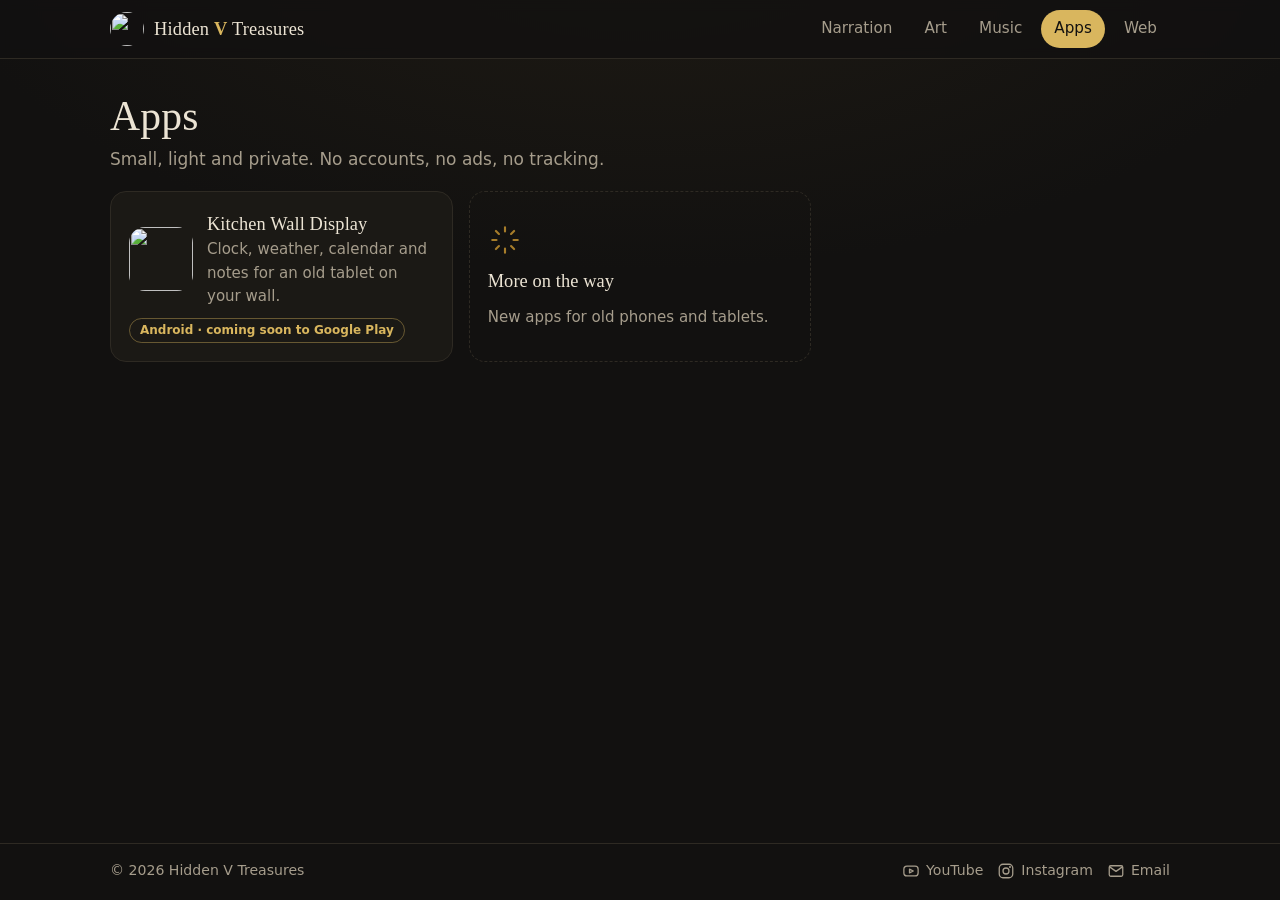
==== apps/index.html @ a21757a8 "Website update" ====
<!doctype html>
<html lang="en">
<head>
<meta charset="utf-8">
<meta name="viewport" content="width=device-width, initial-scale=1">
<title>Apps – Hidden V Treasures</title>
<meta name="description" content="Small, light and private Android apps that give old devices a new job.">
<meta name="theme-color" content="#121110">
<meta property="og:title" content="Apps – Hidden V Treasures">
<meta property="og:description" content="Small, light and private Android apps that give old devices a new job.">
<meta property="og:image" content="https://hiddenvtreasures.com/assets/icon-512.png">
<link rel="icon" href="/assets/favicon-32.png" sizes="32x32">
<link rel="apple-touch-icon" href="/assets/icon-512.png">
<link rel="preload" href="/assets/lora.woff" as="font" type="font/woff" crossorigin>
<link rel="stylesheet" href="/assets/style.css">

</head>
<body>
<header class="site-head"><div class="wrap">
<a class="brand" href="/" aria-label="Hidden V Treasures – home"><img src="/assets/mark.svg" alt="" width="34" height="34"><span>Hidden <b>V</b> Treasures</span></a>
<nav class="nav" aria-label="Sections"><a href="/narration/">Narration</a><a href="/art/">Art</a><a href="/music/">Music</a><a href="/apps/" aria-current="page">Apps</a><a href="/web/">Web</a></nav>
</div></header>
<main class="wrap">
<div class="page-head"><div><h1>Apps</h1><p>Small, light and private. No accounts, no ads, no tracking.</p></div></div>
<div class="cards">
<a class="card" href="/kitchen-wall-display/"><div class="top"><img src="/assets/img/kwd-icon.png" alt="" width="64" height="64"><div><h3>Kitchen Wall Display</h3><p>Clock, weather, calendar and notes for an old tablet on your wall.</p></div></div><span class="tag">Android · coming soon to Google Play</span></a>
<div class="card soon"><svg viewBox="0 0 24 24" aria-hidden="true"><path d="M12 3v3M12 18v3M3 12h3M18 12h3M5.6 5.6l2.1 2.1M16.3 16.3l2.1 2.1M5.6 18.4l2.1-2.1M16.3 7.7l2.1-2.1"/></svg><h3>More on the way</h3><p>New apps for old phones and tablets.</p></div>
</div>
</main>
<footer class="site-foot"><div class="wrap">
<span>© 2026 Hidden V Treasures</span>
<span class="social">
<a href="https://www.youtube.com/@Hidden_V_Treasures" target="_blank" rel="noopener"><svg viewBox="0 0 24 24" aria-hidden="true"><rect x="2.5" y="5.5" width="19" height="13" rx="4"/><path d="M10 9.5l5 2.5-5 2.5z"/></svg>YouTube</a>
<a href="https://www.instagram.com/hidden_v_treasures/" target="_blank" rel="noopener"><svg viewBox="0 0 24 24" aria-hidden="true"><rect x="3" y="3" width="18" height="18" rx="5"/><circle cx="12" cy="12" r="4"/><circle cx="17.3" cy="6.7" r=".6"/></svg>Instagram</a>
<a href="mailto:info@hiddenvtreasures.com"><svg viewBox="0 0 24 24" aria-hidden="true"><rect x="3" y="5" width="18" height="14" rx="2"/><path d="M3.5 6.5l8.5 6 8.5-6"/></svg>Email</a>
</span>
</div></footer>
</body>
</html>
---- assets/style.css ----
@font-face { font-family: "Lora"; src: url("/assets/lora.woff") format("woff"); font-weight: 400 700; font-display: swap; }

:root {
  --bg: #121110;
  --surface: #1b1915;
  --surface-2: #221f1a;
  --line: #2e2a23;
  --text: #ece4d4;
  --muted: #a69d8c;
  --gold: #d9b65e;
  --gold-deep: #a77d2a;
  --radius: 16px;
}
* { box-sizing: border-box; }
html { -webkit-text-size-adjust: 100%; }
body {
  margin: 0; min-height: 100vh; display: flex; flex-direction: column;
  background: radial-gradient(1200px 600px at 50% -10%, #1f1b14 0%, var(--bg) 60%) fixed, var(--bg);
  color: var(--text);
  font: 17px/1.55 system-ui, -apple-system, "Segoe UI", Roboto, "Noto Sans", sans-serif;
}
a { color: var(--gold); }
img { max-width: 100%; height: auto; display: block; }
h1, h2, h3 { font-family: "Lora", Georgia, serif; font-weight: 500; letter-spacing: .005em; }
.wrap { width: 100%; max-width: 1100px; margin: 0 auto; padding: 0 20px; }
main { flex: 1; }

/* header */
.site-head { border-bottom: 1px solid var(--line); background: rgba(18,17,16,.75); backdrop-filter: blur(6px); position: sticky; top: 0; z-index: 5; }
.site-head .wrap { display: flex; align-items: center; justify-content: space-between; gap: 16px; padding-top: 10px; padding-bottom: 10px; flex-wrap: wrap; }
.brand { display: inline-flex; align-items: center; gap: 10px; text-decoration: none; color: var(--text); font-family: "Lora", Georgia, serif; font-size: 1.15rem; letter-spacing: .01em; }
.brand img { width: 34px; height: 34px; border-radius: 50%; }
.brand b { color: var(--gold); font-weight: 600; }
.nav { display: flex; gap: 6px; flex-wrap: wrap; }
.nav a { color: var(--muted); text-decoration: none; padding: 6px 12px; border-radius: 999px; font-size: .95rem; border: 1px solid transparent; }
.nav a:hover { color: var(--text); border-color: var(--line); }
.nav a[aria-current="page"] { color: var(--bg); background: var(--gold); }

/* home: everything on one screen */
.home { min-height: calc(100vh - 58px - 56px); display: flex; flex-direction: column; justify-content: center; padding: 28px 0; }
.home .lead { text-align: center; margin: 0 auto 26px; max-width: 34em; }
.home .lead img { width: min(560px, 92%); margin: 0 auto 10px; }
.home .lead p { color: var(--muted); margin: 0; font-size: 1.08rem; }
.tiles { display: grid; grid-template-columns: repeat(4, 1fr); gap: 16px; }
.tile {
  display: flex; flex-direction: column; gap: 10px; text-decoration: none; color: var(--text);
  background: linear-gradient(180deg, var(--surface-2), var(--surface)); border: 1px solid var(--line);
  border-radius: var(--radius); padding: 22px 20px 20px; min-height: 190px; transition: border-color .2s, transform .2s;
}
.tile:hover { border-color: var(--gold-deep); transform: translateY(-2px); }
.tile svg { width: 40px; height: 40px; stroke: var(--gold); fill: none; stroke-width: 1.6; stroke-linecap: round; stroke-linejoin: round; }
.tile h2 { margin: 4px 0 0; font-size: 1.45rem; }
.tile p { margin: 0; color: var(--muted); font-size: .95rem; }
.tile .more { margin-top: auto; color: var(--gold); font-size: .9rem; }
@media (max-width: 860px) { .tiles { grid-template-columns: 1fr 1fr; } .tile { min-height: 150px; padding: 18px 16px; } }
@media (max-width: 520px) {
  .home { padding: 18px 0; } .home .lead { margin-bottom: 18px; } .home .lead p { font-size: .98rem; }
  .tiles { gap: 12px; } .tile { min-height: 0; gap: 6px; padding: 16px 14px; } .tile h2 { font-size: 1.2rem; } .tile p { font-size: .86rem; } .tile .more { display: none; }
  .site-head .wrap { gap: 8px; } .nav a { padding: 5px 10px; }
}

/* section pages */
.page-head { padding: 34px 0 18px; display: flex; align-items: end; justify-content: space-between; gap: 16px; flex-wrap: wrap; }
.page-head h1 { margin: 0; font-size: clamp(1.9rem, 4.5vw, 2.6rem); line-height: 1.15; }
.page-head p { margin: 6px 0 0; color: var(--muted); max-width: 36em; }
.chip { display: inline-flex; align-items: center; gap: 8px; text-decoration: none; color: var(--text); border: 1px solid var(--line); border-radius: 999px; padding: 7px 14px; font-size: .92rem; background: var(--surface); white-space: nowrap; }
.chip:hover { border-color: var(--gold-deep); }
.group-title { font-size: 1.15rem; margin: 18px 0 12px; color: var(--muted); font-family: inherit; font-weight: 600; letter-spacing: .04em; text-transform: uppercase; font-size: .8rem; }

/* video cards (YouTube loads only when you press play) */
.videos { display: grid; grid-template-columns: repeat(3, 1fr); gap: 16px; }
.videos.two { grid-template-columns: repeat(2, 1fr); }
@media (max-width: 860px) { .videos, .videos.two { grid-template-columns: 1fr 1fr; } }
@media (max-width: 520px) { .videos, .videos.two { grid-template-columns: 1fr; } }
.video { background: var(--surface); border: 1px solid var(--line); border-radius: var(--radius); overflow: hidden; }
.video .frame { position: relative; aspect-ratio: 16 / 9; background: #000; }
.video button { all: unset; cursor: pointer; position: absolute; inset: 0; display: block; }
.video button img { width: 100%; height: 100%; object-fit: cover; opacity: .9; transition: opacity .2s; }
.video button:hover img { opacity: 1; }
.video button::after { content: ""; position: absolute; left: 50%; top: 50%; width: 58px; height: 58px; margin: -29px 0 0 -29px; border-radius: 50%; background: rgba(18,17,16,.75) url("data:image/svg+xml,%3Csvg xmlns='http://www.w3.org/2000/svg' viewBox='0 0 24 24'%3E%3Cpath d='M9 7l9 5-9 5z' fill='%23d9b65e'/%3E%3C/svg%3E") center/26px no-repeat; border: 1px solid rgba(217,182,94,.6); }
.video button:focus-visible { outline: 2px solid var(--gold); outline-offset: -2px; }
.video iframe { position: absolute; inset: 0; width: 100%; height: 100%; border: 0; }
.video .meta { padding: 12px 14px 14px; }
.video h3 { margin: 0; font-size: 1.02rem; line-height: 1.35; }
.video p { margin: 4px 0 0; color: var(--muted); font-size: .88rem; }

/* generic cards (apps, web, art) */
.cards { display: grid; grid-template-columns: repeat(3, 1fr); gap: 16px; }
@media (max-width: 860px) { .cards { grid-template-columns: 1fr 1fr; } }
@media (max-width: 520px) { .cards { grid-template-columns: 1fr; } }
.card { display: flex; flex-direction: column; gap: 10px; background: var(--surface); border: 1px solid var(--line); border-radius: var(--radius); padding: 18px; text-decoration: none; color: var(--text); }
a.card:hover { border-color: var(--gold-deep); }
.card .top { display: flex; gap: 14px; align-items: center; }
.card .top img { width: 64px; height: 64px; border-radius: 16px; flex: none; }
.card h3 { margin: 0; font-size: 1.15rem; }
.card p { margin: 0; color: var(--muted); font-size: .94rem; }
.tag { align-self: flex-start; font-size: .75rem; font-weight: 600; color: var(--gold); border: 1px solid rgba(217,182,94,.4); padding: 2px 10px; border-radius: 999px; }
.card.soon { border-style: dashed; background: transparent; justify-content: center; align-items: flex-start; min-height: 150px; }
.card.soon svg { width: 34px; height: 34px; stroke: var(--gold-deep); fill: none; stroke-width: 1.5; stroke-linecap: round; stroke-linejoin: round; }

/* app page */
.app-head { display: flex; gap: 20px; align-items: center; padding: 34px 0 10px; }
.app-head img { width: 96px; height: 96px; border-radius: 22px; flex: none; }
.app-head h1 { margin: 0; font-size: clamp(1.7rem, 4.5vw, 2.3rem); line-height: 1.2; }
.app-head p { margin: 4px 0 8px; color: var(--muted); }
.app-grid { display: grid; grid-template-columns: 1.35fr 1fr; gap: 20px; align-items: start; margin-top: 14px; }
@media (max-width: 860px) { .app-grid { grid-template-columns: 1fr; } }
.shots { display: grid; grid-template-columns: 2.1fr 1fr; gap: 12px; }
.shots img { border-radius: 12px; border: 1px solid var(--line); }
.feat { display: grid; grid-template-columns: 1fr 1fr; gap: 12px; }
.feat div { background: var(--surface); border: 1px solid var(--line); border-radius: 12px; padding: 12px 14px; }
.feat h3 { margin: 0 0 4px; font-size: 1rem; }
.feat p { margin: 0; color: var(--muted); font-size: .9rem; }
.links { display: flex; gap: 10px; flex-wrap: wrap; margin-top: 14px; }

/* documents (privacy policy) */
.doc { max-width: 740px; padding: 30px 0 10px; }
.doc h1 { font-size: clamp(1.6rem, 4vw, 2.1rem); margin: 0 0 4px; line-height: 1.2; }
.doc h2 { font-size: 1.15rem; margin: 26px 0 6px; }
.doc .date { color: var(--muted); margin: 0 0 14px; }
.doc hr { border: 0; border-top: 1px solid var(--line); margin: 40px 0 30px; }

/* footer */
.site-foot { border-top: 1px solid var(--line); }
.site-foot .wrap { display: flex; justify-content: space-between; align-items: center; gap: 12px; flex-wrap: wrap; padding-top: 16px; padding-bottom: 18px; color: var(--muted); font-size: .88rem; }
.site-foot a { color: var(--muted); }
.social { display: flex; gap: 14px; }
.social a { display: inline-flex; align-items: center; gap: 6px; text-decoration: none; }
.social a:hover { color: var(--text); }
.social svg { width: 18px; height: 18px; fill: none; stroke: currentColor; stroke-width: 1.7; stroke-linecap: round; stroke-linejoin: round; }

/* tabs (narration) */
.tabs { display: flex; gap: 8px; margin: 4px 0 16px; flex-wrap: wrap; }
.tabs button { all: unset; cursor: pointer; padding: 8px 16px; border-radius: 999px; border: 1px solid var(--line); color: var(--muted); font-size: .95rem; background: var(--surface); }
.tabs button span { font-size: .8rem; opacity: .7; margin-left: 4px; }
.tabs button[aria-selected="true"] { color: var(--bg); background: var(--gold); border-color: var(--gold); }
.tabs button:focus-visible { outline: 2px solid var(--gold); outline-offset: 2px; }
[role="tabpanel"][hidden] { display: none; }
[role="tabpanel"] + [role="tabpanel"] { margin-top: 16px; }

/* art: hub tiles, galleries and the picture viewer */
.art-tiles { display: grid; grid-template-columns: repeat(3, 1fr); gap: 16px; padding-bottom: 28px; }
@media (max-width: 760px) { .art-tiles { grid-template-columns: 1fr; } }
.art-tile { display: flex; flex-direction: column; text-decoration: none; color: var(--text); background: var(--surface); border: 1px solid var(--line); border-radius: var(--radius); overflow: hidden; transition: border-color .2s, transform .2s; }
.art-tile:hover { border-color: var(--gold-deep); transform: translateY(-2px); }
.art-tile .pic { display: block; aspect-ratio: 4 / 3; background: #0d0c0b; overflow: hidden; }
.art-tile .pic.light { background: #f7f4ec; }
.art-tile .pic img { width: 100%; height: 100%; object-fit: cover; }
.art-tile .pic.light img { object-fit: contain; }
.art-tile .txt { display: flex; flex-direction: column; gap: 6px; padding: 16px 18px 18px; flex: 1; }
.art-tile h2 { margin: 0; font-size: 1.35rem; }
.art-tile p { margin: 0; color: var(--muted); font-size: .94rem; }
.art-tile .more { margin-top: auto; padding-top: 6px; color: var(--gold); font-size: .9rem; }
@media (max-width: 760px) { .art-tile { flex-direction: row; } .art-tile .pic { flex: 0 0 38%; aspect-ratio: 1; } }
.subnav { display: flex; gap: 8px; flex-wrap: wrap; margin: 0 0 6px; }
.subnav a { text-decoration: none; padding: 7px 15px; border-radius: 999px; border: 1px solid var(--line); color: var(--muted); font-size: .93rem; background: var(--surface); }
.subnav a:hover { color: var(--text); border-color: var(--gold-deep); }
.subnav a[aria-current="page"] { color: var(--bg); background: var(--gold); border-color: var(--gold); }
.group-title { margin-top: 26px; }
.group-note { margin: -6px 0 12px; color: var(--muted); font-size: .92rem; }
.gallery { columns: 3 250px; column-gap: 16px; padding-bottom: 12px; }
.gallery.wide { columns: 2 380px; }
.shot { display: block; break-inside: avoid; margin: 0 0 16px; text-decoration: none; color: var(--text); background: var(--surface); border: 1px solid var(--line); border-radius: 14px; overflow: hidden; transition: border-color .2s; }
.shot:hover, .shot:focus-visible { border-color: var(--gold-deep); outline: none; }
.shot:focus-visible { box-shadow: 0 0 0 2px var(--gold); }
.shot img { width: 100%; }
.shot span { display: block; padding: 9px 13px 11px; font-size: .92rem; color: var(--muted); }
.viewer { border: 0; padding: 0; margin: 0; width: 100vw; height: 100vh; max-width: none; max-height: none; background: rgba(10,9,8,.94); color: var(--text); }
.viewer::backdrop { background: rgba(10,9,8,.94); }
.viewer[open] { display: grid; grid-template-rows: 1fr auto; }
.viewer figure { margin: 0; min-height: 0; display: grid; place-items: center; padding: 16px 64px 6px; }
.viewer img { max-width: 100%; max-height: calc(100vh - 92px); width: auto; height: auto; border-radius: 8px; }
.viewer .cap { text-align: center; padding: 8px 16px 18px; color: var(--muted); font-size: .95rem; }
.viewer button { all: unset; cursor: pointer; position: absolute; width: 46px; height: 46px; display: grid; place-items: center; border-radius: 50%; background: rgba(34,31,26,.85); border: 1px solid var(--line); color: var(--text); font-size: 1.4rem; line-height: 1; }
.viewer button:hover, .viewer button:focus-visible { border-color: var(--gold); color: var(--gold); }
.viewer .x { top: 12px; right: 12px; } .viewer .prev { left: 10px; top: 50%; margin-top: -23px; } .viewer .next { right: 10px; top: 50%; margin-top: -23px; }
@media (max-width: 600px) { .viewer figure { padding: 60px 8px 6px; } .viewer .prev, .viewer .next { top: auto; bottom: 64px; } }

/* music: song cards, version buttons, player, lyrics */
.tiles { grid-template-columns: repeat(5, 1fr); }
@media (max-width: 1060px) { .tiles { grid-template-columns: repeat(3, 1fr); } }
@media (max-width: 860px) { .tiles { grid-template-columns: 1fr 1fr; } .tiles .tile:last-child:nth-child(odd) { grid-column: span 2; } }
.songs { display: grid; gap: 18px; margin: 8px 0 26px; }
.song { display: grid; grid-template-columns: 200px 1fr; gap: 20px; padding: 18px; background: var(--surface); border: 1px solid var(--line); border-radius: var(--radius); }
.song .cover { width: 200px; height: 200px; object-fit: cover; border-radius: 12px; display: block; }
.song h2 { margin: 2px 0 4px; font-size: 1.6rem; }
.song-line { margin: 0 0 12px; color: var(--muted); }
.takes { display: flex; flex-wrap: wrap; gap: 8px; margin: 10px 0 12px; }
.take { font: inherit; font-size: .92rem; color: var(--text); background: transparent; border: 1px solid var(--line); border-radius: 999px; padding: 6px 14px; cursor: pointer; }
.take span { color: var(--muted); margin-left: 4px; }
.take[aria-pressed="true"] { border-color: var(--gold); color: var(--gold); }
.take:hover { border-color: var(--gold); }
.song audio { width: 100%; max-width: 560px; display: block; color-scheme: dark; }
.lyrics { margin-top: 14px; }
.lyrics summary { cursor: pointer; color: var(--gold); }
.lyrics p { margin: 12px 0 0; line-height: 1.55; color: var(--text); }
.music-note { color: var(--muted); font-size: .9rem; margin: 0 0 30px; }
@media (max-width: 640px) { .song { grid-template-columns: 1fr; } .song .cover { width: 100%; height: auto; aspect-ratio: 1; } }
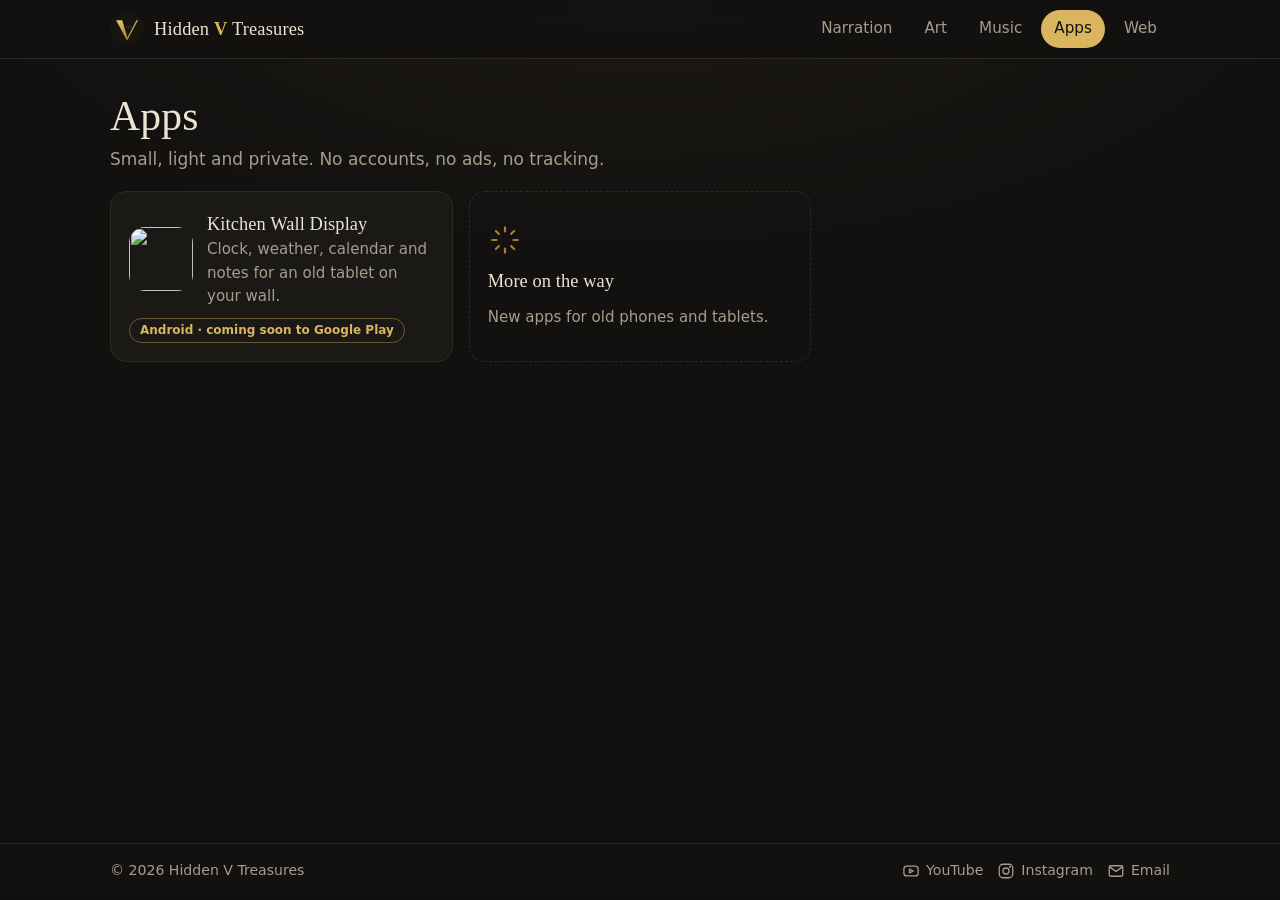
==== commit 398faa5d: "Website update" ====
--- a/apps/index.html
+++ b/apps/index.html
@@ -14,6 +14,10 @@
 <link rel="preload" href="/assets/lora.woff" as="font" type="font/woff" crossorigin>
 <link rel="stylesheet" href="/assets/style.css">
 
+<link rel="canonical" href="https://hiddenvtreasures.com/apps/">
+<meta property="og:url" content="https://hiddenvtreasures.com/apps/">
+<meta property="og:site_name" content="Hidden V Treasures">
+<meta property="og:type" content="website">
 </head>
 <body>
 <header class="site-head"><div class="wrap">
--- a/assets/style.css
+++ b/assets/style.css
@@ -196,3 +196,98 @@
 .lyrics p { margin: 12px 0 0; line-height: 1.55; color: var(--text); }
 .music-note { color: var(--muted); font-size: .9rem; margin: 0 0 30px; }
 @media (max-width: 640px) { .song { grid-template-columns: 1fr; } .song .cover { width: 100%; height: auto; aspect-ratio: 1; } }
+
+/* art: clean picture on screen, watermarked copy invisible on top (what "Save image" gets) */
+.pair { position: relative; display: block; }
+.pair img.wmcopy { position: absolute; inset: 0; width: 100%; height: 100%; opacity: 0; }
+.viewer .pair { display: inline-block; line-height: 0; }
+.viewer .pair img.clean { max-width: 100%; max-height: calc(100vh - 92px); width: auto; height: auto; border-radius: 8px; }
+.viewer .pair img.wmcopy { max-height: none; border-radius: 8px; }
+
+/* art map: a golden tree of every piece (Art page) */
+.am-page { overflow-x: hidden; }
+.am-main { position: relative; }
+.am-head { display: flex; flex-wrap: wrap; align-items: end; justify-content: space-between; gap: 10px 16px; padding-top: 18px; padding-bottom: 8px; }
+.am-head h1 { margin: 0; font-size: clamp(1.7rem, 4vw, 2.3rem); line-height: 1.15; }
+.am-head p { margin: 4px 0 0; color: var(--muted); max-width: 40em; font-size: .93rem; }
+.am-bar { display: flex; flex-wrap: wrap; gap: 8px; align-items: center; }
+.am-bar button { font: inherit; font-size: .88rem; color: var(--text); background: transparent; border: 1px solid var(--line); border-radius: 999px; padding: 6px 13px; cursor: pointer; }
+.am-bar button:hover { border-color: var(--gold-deep); }
+.am-bar button[aria-pressed="true"] { border-color: var(--gold); color: var(--gold); }
+.am-sep { width: 1px; height: 22px; background: var(--line); margin: 0 2px; }
+#am-map { display: block; width: 100%; height: 70vh; touch-action: none; cursor: grab; user-select: none; -webkit-user-select: none;
+  background: radial-gradient(ellipse 70% 60% at 50% 50%, #1a1712 0%, #121110 55%, #0b0a09 100%); }
+#am-map.am-panning { cursor: grabbing; }
+.am-edge { fill: url(#am-branch); opacity: .55; transition: opacity .25s; }
+.am-edge.am-hot { opacity: 1; fill: url(#am-branch-hot); }
+.am-star { fill: #e9dcc0; }
+.am-tw { animation: am-tw 4s ease-in-out infinite; }
+@keyframes am-tw { 0%, 100% { opacity: .15; } 50% { opacity: .7; } }
+.am-hub, .am-pic { cursor: pointer; }
+.am-gem { fill: #17150f; stroke: url(#am-gold); stroke-width: 1.6; }
+.am-hub text { fill: #d8c79c; font-family: "Lora", Georgia, serif; font-size: 17px; text-anchor: middle; pointer-events: none; }
+.am-grp text { font-family: inherit; font-size: 10.5px; fill: #9a8f78; letter-spacing: .05em; }
+.am-grp .am-gem { stroke-width: 1.2; }
+.am-hub:hover .am-gem { stroke-width: 2.4; }
+.am-halo { fill: url(#am-halo); }
+.am-pic .am-rim { fill: none; stroke: url(#am-gold); stroke-width: 3; }
+.am-pic .am-ring { fill: none; stroke: #0c0b0a; stroke-width: 1.2; }
+.am-pic .am-glow { fill: none; stroke: #d9b65e; stroke-width: 10; opacity: 0; filter: url(#am-blur); transition: opacity .2s; }
+.am-pic.am-hot .am-glow, .am-pic:focus-visible .am-glow { opacity: .55; }
+.am-pic.am-hot .am-rim { stroke-width: 3.6; }
+.am-pic:focus { outline: none; }
+.am-dim { opacity: .14; }
+#am-tip { position: fixed; pointer-events: none; background: rgba(18,17,16,.92); border: 1px solid var(--line); color: var(--text); padding: 6px 10px; border-radius: 8px; font-size: .9rem; opacity: 0; transition: opacity .15s; z-index: 5; }
+.am-overlay { position: fixed; inset: 0; background: rgba(10,9,8,.95); display: none; align-items: center; justify-content: center; flex-direction: column; z-index: 20; padding: 20px; }
+.am-overlay.open { display: flex; }
+.am-lock, .am-lock body { overflow: hidden; }
+.am-frame { display: inline-block; line-height: 0; }
+.am-frame img.clean { max-width: min(88vw, 1600px); max-height: 76vh; width: auto; height: auto; border-radius: 8px; }
+.am-ttl { margin-top: 14px; font-family: "Lora", Georgia, serif; font-size: 1.2rem; text-align: center; }
+.am-sub { color: var(--muted); font-size: .9rem; margin-top: 2px; text-align: center; }
+.am-close { position: absolute; top: 14px; right: 16px; background: transparent; border: 1px solid var(--line); color: var(--text); border-radius: 999px; padding: 6px 14px; font: inherit; cursor: pointer; }
+.am-vbtn { position: absolute; top: 50%; transform: translateY(-50%); background: rgba(18,17,16,.6); border: 1px solid var(--line); color: var(--text); width: 46px; height: 46px; border-radius: 50%; font-size: 24px; cursor: pointer; }
+.am-prev { left: 14px; } .am-next { right: 14px; }
+.am-close:hover, .am-vbtn:hover { border-color: var(--gold); color: var(--gold); }
+.am-listwrap { width: 100%; max-height: calc(100vh - 80px); overflow: auto; }
+@media (max-width: 600px) { .am-vbtn { top: auto; bottom: 18px; transform: none; } .am-head p { display: none; } }
+
+@media (max-width: 600px) {
+  .am-head { padding-top: 10px; padding-bottom: 6px; }
+  .am-bar { flex-wrap: nowrap; overflow-x: auto; width: 100%; scrollbar-width: none; gap: 6px; }
+  .am-bar::-webkit-scrollbar { display: none; }
+  .am-bar button { flex: none; padding: 5px 11px; }
+  #am-zin, #am-zout, #am-still, .am-sep { display: none; }
+  #am-list { order: -1; }
+}
+
+/* comic reader (Art › Comic) */
+.cr-page { overflow-x: hidden; }
+.cr-head { display: flex; flex-wrap: wrap; align-items: end; justify-content: space-between; gap: 8px 16px; padding-top: 14px; padding-bottom: 8px; }
+.cr-head h1 { margin: 0; font-size: clamp(1.5rem, 3.6vw, 2.1rem); line-height: 1.15; }
+.cr-credit { margin: 3px 0 0; color: var(--muted); font-size: .93rem; }
+.cr-bar { display: flex; gap: 10px; align-items: center; }
+.cr-chip { color: var(--text); text-decoration: none; border: 1px solid var(--line); border-radius: 999px; padding: 6px 13px; font-size: .88rem; }
+.cr-chip:hover { border-color: var(--gold); color: var(--gold); }
+.cr-count { color: var(--gold); font-variant-numeric: tabular-nums; min-width: 4.5em; text-align: right; }
+.cr-stage { position: relative; height: 70vh; display: flex; align-items: center; justify-content: center; user-select: none; -webkit-user-select: none;
+  background: radial-gradient(ellipse 70% 60% at 50% 50%, #1a1712 0%, #121110 60%, #0b0a09 100%); }
+.cr-book { position: relative; height: 100%; width: 100%; display: flex; align-items: center; justify-content: center; padding: 10px 64px; box-sizing: border-box; cursor: pointer; touch-action: pan-y; }
+.cr-pg { display: none; height: 100%; max-width: 100%; }
+.cr-pg.on { display: flex; align-items: center; }
+.cr-pg .pair { display: inline-block; line-height: 0; height: 100%; max-width: 100%; }
+.cr-pg .pair img.clean { height: 100%; width: auto; max-width: 100%; object-fit: contain; border-radius: 4px; box-shadow: 0 10px 40px rgba(0,0,0,.6); }
+.cr-pg.left .pair img.clean { border-radius: 4px 0 0 4px; }
+.cr-pg.right .pair img.clean { border-radius: 0 4px 4px 0; }
+.cr-pg.left { justify-content: flex-end; } .cr-pg.right { justify-content: flex-start; }
+.cr-pg.left, .cr-pg.right { max-width: 50%; }
+.cr-nav { position: absolute; top: 50%; transform: translateY(-50%); z-index: 2; background: rgba(18,17,16,.7); border: 1px solid var(--line); color: var(--text); width: 46px; height: 46px; border-radius: 50%; font-size: 24px; cursor: pointer; }
+.cr-nav:hover { border-color: var(--gold); color: var(--gold); }
+.cr-prev { left: 10px; } .cr-next { right: 10px; }
+.cr-hint { color: var(--muted); font-size: .82rem; margin: 6px auto 0; text-align: center; }
+@media (max-width: 600px) {
+  .cr-book { padding: 6px 4px; }
+  .cr-nav { top: auto; bottom: 8px; transform: none; width: 40px; height: 40px; }
+  .cr-head p { font-size: .85rem; }
+  .cr-hint { display: none; }
+}
